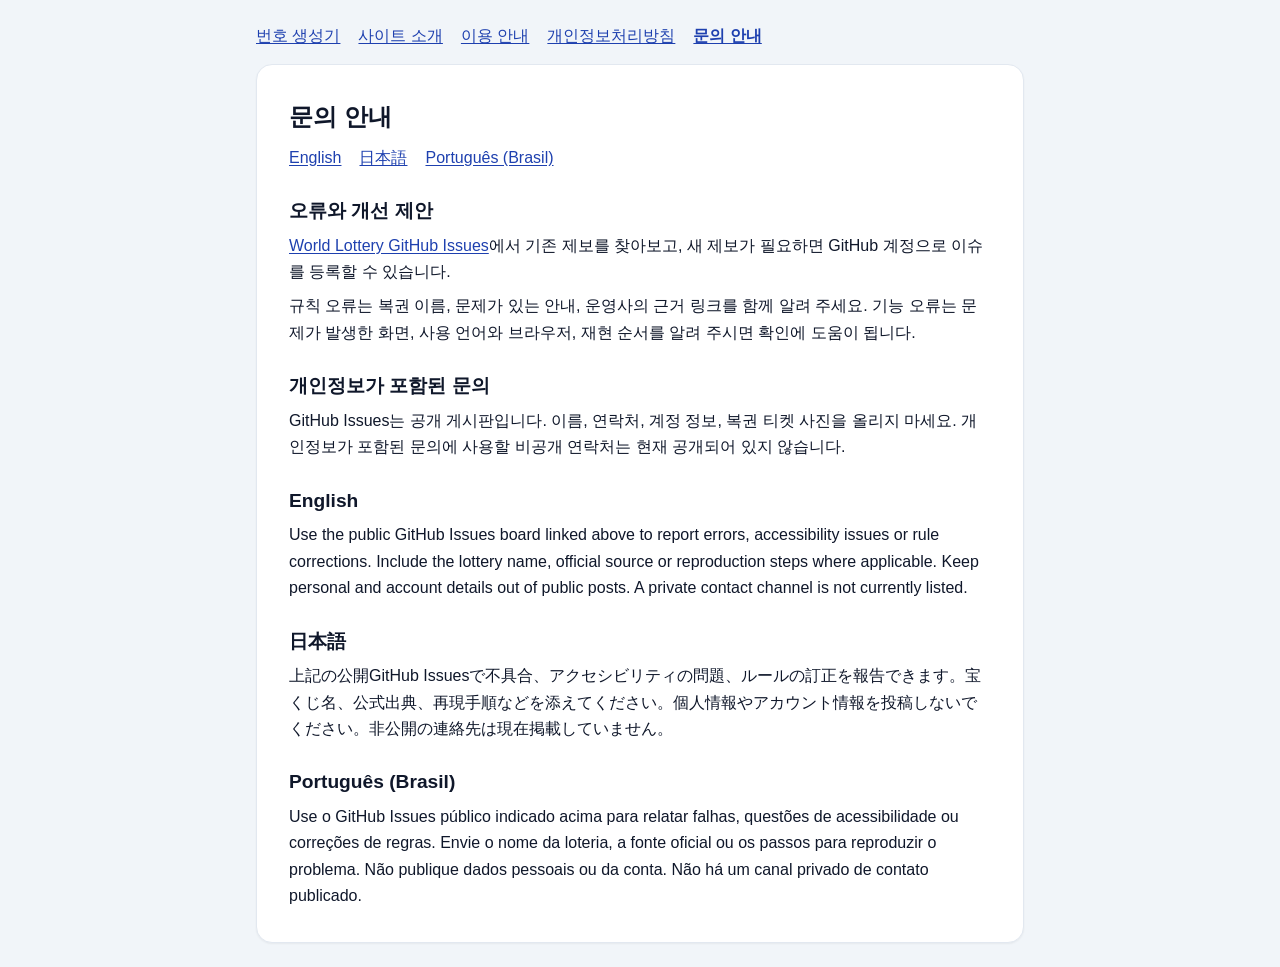
==== contact.html @ 22444770 "Prepare World Lottery for Google AdSense review" ====
<!DOCTYPE html>
<html lang="ko">
<head>
  <meta charset="UTF-8">
  <meta name="viewport" content="width=device-width, initial-scale=1.0">
  <title>문의 안내 | World Lottery</title>
  <meta name="description" content="World Lottery의 오류, 규칙 출처 수정과 접근성 문제를 공개 GitHub Issues에서 제보하는 방법입니다.">
  <link rel="canonical" href="https://world-lottery.pages.dev/contact">
  <link rel="stylesheet" href="style.css">
</head>
<body>
  <main class="information-page">
    <nav class="information-nav" aria-label="사이트 안내">
      <a href="index.html">번호 생성기</a>
      <a href="about.html">사이트 소개</a>
      <a href="guide.html">이용 안내</a>
      <a href="privacy.html">개인정보처리방침</a>
      <a href="contact.html" aria-current="page">문의 안내</a>
    </nav>
    <article class="card information-content">
      <h1>문의 안내</h1>
      <nav class="information-nav" aria-label="다른 언어 요약">
        <a href="#en" lang="en">English</a>
        <a href="#ja" lang="ja">日本語</a>
        <a href="#pt-BR" lang="pt-BR">Português (Brasil)</a>
      </nav>
      <h2>오류와 개선 제안</h2>
      <p><a href="https://github.com/hongkak-torylabsco/world_lottery/issues">World Lottery GitHub Issues</a>에서 기존 제보를 찾아보고, 새 제보가 필요하면 GitHub 계정으로 이슈를 등록할 수 있습니다.</p>
      <p>규칙 오류는 복권 이름, 문제가 있는 안내, 운영사의 근거 링크를 함께 알려 주세요. 기능 오류는 문제가 발생한 화면, 사용 언어와 브라우저, 재현 순서를 알려 주시면 확인에 도움이 됩니다.</p>
      <h2>개인정보가 포함된 문의</h2>
      <p>GitHub Issues는 공개 게시판입니다. 이름, 연락처, 계정 정보, 복권 티켓 사진을 올리지 마세요. 개인정보가 포함된 문의에 사용할 비공개 연락처는 현재 공개되어 있지 않습니다.</p>
      <section id="en" lang="en">
        <h2>English</h2>
        <p>Use the public GitHub Issues board linked above to report errors, accessibility issues or rule corrections. Include the lottery name, official source or reproduction steps where applicable. Keep personal and account details out of public posts. A private contact channel is not currently listed.</p>
      </section>
      <section id="ja" lang="ja">
        <h2>日本語</h2>
        <p>上記の公開GitHub Issuesで不具合、アクセシビリティの問題、ルールの訂正を報告できます。宝くじ名、公式出典、再現手順などを添えてください。個人情報やアカウント情報を投稿しないでください。非公開の連絡先は現在掲載していません。</p>
      </section>
      <section id="pt-BR" lang="pt-BR">
        <h2>Português (Brasil)</h2>
        <p>Use o GitHub Issues público indicado acima para relatar falhas, questões de acessibilidade ou correções de regras. Envie o nome da loteria, a fonte oficial ou os passos para reproduzir o problema. Não publique dados pessoais ou da conta. Não há um canal privado de contato publicado.</p>
      </section>
    </article>
  </main>
</body>
</html>
---- style.css ----
/* ==========================================================================
   World Lottery Number Generator - Stylesheet
   Modern, responsive, accessible, authentic lottery ball themes (2026)
   ========================================================================== */

:root {
  --primary: #2563eb;
  --primary-hover: #1d4ed8;
  --primary-active: #1e40af;
  --primary-focus: rgba(37, 99, 235, 0.35);
  
  --bg-gradient: linear-gradient(135deg, #0f172a 0%, #1e293b 50%, #0f172a 100%);
  --surface-bg: #ffffff;
  --surface-card: #ffffff;
  --surface-muted: #f8fafc;
  --surface-hover: #f1f5f9;
  
  --text-main: #0f172a;
  --text-muted: #64748b;
  --text-inverse: #ffffff;
  
  --border-light: #e2e8f0;
  --border-strong: #cbd5e1;
  
  --radius-sm: 6px;
  --radius-md: 10px;
  --radius-lg: 16px;
  --radius-full: 9999px;
  
  --shadow-sm: 0 1px 2px 0 rgba(0, 0, 0, 0.05);
  --shadow-md: 0 4px 6px -1px rgba(0, 0, 0, 0.08), 0 2px 4px -2px rgba(0, 0, 0, 0.05);
  --shadow-lg: 0 10px 15px -3px rgba(0, 0, 0, 0.08), 0 4px 6px -4px rgba(0, 0, 0, 0.05);
  --shadow-xl: 0 20px 25px -5px rgba(0, 0, 0, 0.12), 0 8px 10px -6px rgba(0, 0, 0, 0.08);

  --ball-size: 44px;
  --ball-font-size: 1.05rem;
}

/* CSS Reset & Base */
*, *::before, *::after {
  box-sizing: border-box;
  margin: 0;
  padding: 0;
}

html {
  font-size: 16px;
  line-height: 1.5;
  -webkit-text-size-adjust: 100%;
  font-family: -apple-system, BlinkMacSystemFont, "Segoe UI", Roboto, "Helvetica Neue", Arial, "Noto Sans KR", "Noto Sans JP", sans-serif;
  color: var(--text-main);
  background: #f1f5f9;
}

body {
  min-height: 100vh;
  display: flex;
  flex-direction: column;
}

.sr-only {
  position: absolute;
  width: 1px;
  height: 1px;
  padding: 0;
  margin: -1px;
  overflow: hidden;
  clip: rect(0, 0, 0, 0);
  white-space: nowrap;
  border: 0;
}

/* Layout */
.app-layout {
  min-height: 100vh;
  display: flex;
  flex-direction: column;
}

.app-main {
  flex: 1;
  padding: 24px 16px 40px;
}

.generator-container {
  max-width: 960px;
  margin: 0 auto;
  display: flex;
  flex-direction: column;
  gap: 20px;
}

/* Header (Requirement 3: English title & description) */
.app-header {
  background: var(--bg-gradient);
  color: var(--text-inverse);
  padding: 32px 20px;
  box-shadow: var(--shadow-md);
  border-bottom: 1px solid rgba(255, 255, 255, 0.1);
}

.header-content {
  max-width: 960px;
  margin: 0 auto;
  display: flex;
  flex-wrap: wrap;
  align-items: center;
  justify-content: space-between;
  gap: 16px;
}

.header-brand {
  display: flex;
  align-items: center;
  gap: 16px;
}

.logo-icon {
  width: 52px;
  height: 52px;
  border-radius: var(--radius-md);
  background: linear-gradient(135deg, #3b82f6 0%, #8b5cf6 100%);
  display: flex;
  align-items: center;
  justify-content: center;
  color: #ffffff;
  box-shadow: 0 4px 12px rgba(59, 130, 246, 0.4);
  flex-shrink: 0;
}

.app-title {
  font-size: 1.6rem;
  font-weight: 800;
  letter-spacing: -0.02em;
  color: #ffffff;
  line-height: 1.25;
}

.app-intro {
  font-size: 0.95rem;
  color: #cbd5e1;
  margin-top: 4px;
}

.badge-status {
  display: inline-flex;
  align-items: center;
  gap: 8px;
  padding: 6px 14px;
  border-radius: var(--radius-full);
  background: rgba(255, 255, 255, 0.1);
  border: 1px solid rgba(255, 255, 255, 0.15);
  font-size: 0.82rem;
  font-weight: 600;
  color: #e2e8f0;
  backdrop-filter: blur(8px);
}

.pulse-dot {
  width: 8px;
  height: 8px;
  border-radius: 50%;
  background-color: #10b981;
  box-shadow: 0 0 0 0 rgba(16, 185, 129, 0.7);
  animation: pulseGreen 2s infinite;
}

@keyframes pulseGreen {
  0% {
    transform: scale(0.95);
    box-shadow: 0 0 0 0 rgba(16, 185, 129, 0.7);
  }
  70% {
    transform: scale(1);
    box-shadow: 0 0 0 6px rgba(16, 185, 129, 0);
  }
  100% {
    transform: scale(0.95);
    box-shadow: 0 0 0 0 rgba(16, 185, 129, 0);
  }
}

/* Card Container */
.card {
  background: var(--surface-card);
  border-radius: var(--radius-lg);
  border: 1px solid var(--border-light);
  box-shadow: var(--shadow-sm);
  padding: 24px;
}

/* Config Grid */
.config-grid {
  display: grid;
  grid-template-columns: repeat(auto-fit, minmax(240px, 1fr));
  gap: 18px;
}

.form-group {
  display: flex;
  flex-direction: column;
  gap: 6px;
}

.form-label {
  font-size: 0.88rem;
  font-weight: 700;
  color: var(--text-main);
  letter-spacing: -0.01em;
}

/* Static English Labels (Requirement 3) */
.static-english-label {
  color: #1e293b;
}

.select-wrapper {
  position: relative;
  display: flex;
  align-items: center;
}

.select-wrapper::after {
  content: "";
  position: absolute;
  right: 14px;
  width: 8px;
  height: 8px;
  border-right: 2px solid #64748b;
  border-bottom: 2px solid #64748b;
  transform: rotate(45deg);
  pointer-events: none;
  transition: transform 0.2s ease;
}

.form-select {
  width: 100%;
  padding: 11px 36px 11px 14px;
  font-size: 0.95rem;
  font-weight: 500;
  color: var(--text-main);
  background-color: var(--surface-muted);
  border: 1.5px solid var(--border-light);
  border-radius: var(--radius-md);
  appearance: none;
  cursor: pointer;
  transition: border-color 0.2s ease, background-color 0.2s ease, box-shadow 0.2s ease;
}

.form-select:hover {
  background-color: #ffffff;
  border-color: var(--border-strong);
}

.form-select:focus {
  outline: none;
  background-color: #ffffff;
  border-color: var(--primary);
  box-shadow: 0 0 0 3px var(--primary-focus);
}

/* Action Bar */
.action-bar {
  display: flex;
  flex-wrap: wrap;
  gap: 12px;
  margin-top: 24px;
  padding-top: 20px;
  border-top: 1px solid var(--border-light);
}

.btn {
  display: inline-flex;
  align-items: center;
  justify-content: center;
  gap: 8px;
  padding: 12px 22px;
  font-size: 0.95rem;
  font-weight: 700;
  border-radius: var(--radius-md);
  cursor: pointer;
  border: none;
  transition: all 0.2s cubic-bezier(0.4, 0, 0.2, 1);
  text-decoration: none;
  user-select: none;
}

.btn-icon {
  flex-shrink: 0;
}

.btn-primary {
  background: linear-gradient(135deg, #2563eb 0%, #1d4ed8 100%);
  color: #ffffff;
  box-shadow: 0 4px 10px rgba(37, 99, 235, 0.25);
}

.btn-primary:hover:not(:disabled) {
  background: linear-gradient(135deg, #1d4ed8 0%, #1e40af 100%);
  box-shadow: 0 6px 14px rgba(37, 99, 235, 0.35);
  transform: translateY(-1px);
}

.btn-primary:active:not(:disabled) {
  transform: translateY(0);
  box-shadow: 0 2px 6px rgba(37, 99, 235, 0.25);
}

.btn-secondary {
  background: #ffffff;
  color: #334155;
  border: 1.5px solid var(--border-strong);
}

.btn-secondary:hover:not(:disabled) {
  background: var(--surface-hover);
  border-color: #94a3b8;
  color: #0f172a;
}

.btn-secondary:disabled {
  opacity: 0.45;
  cursor: not-allowed;
  border-color: var(--border-light);
}

.btn-ghost {
  background: transparent;
  color: #64748b;
  border: 1.5px solid transparent;
}

.btn-ghost:hover {
  background: var(--surface-hover);
  color: #0f172a;
}

/* Rule Card */
.rule-card {
  background: #f8fafc;
  border: 1px solid #e2e8f0;
  border-left: 4px solid var(--primary);
  padding: 18px 20px;
}

.rule-icon-title {
  display: flex;
  align-items: center;
  gap: 8px;
  color: #1e40af;
  margin-bottom: 6px;
}

.info-svg {
  flex-shrink: 0;
  color: var(--primary);
}

.rule-heading {
  font-size: 0.95rem;
  font-weight: 700;
  color: #1e3a8a;
}

.rule-text {
  font-size: 0.9rem;
  line-height: 1.55;
  color: #475569;
}

.rule-sources {
  margin-top: 8px;
  color: #475569;
  font-size: 0.85rem;
  line-height: 1.55;
}

.rule-sources a {
  color: #1e40af;
  text-decoration: underline;
  text-underline-offset: 0.15em;
  overflow-wrap: anywhere;
}

/* Results Card */
.results-card {
  min-height: 240px;
}

.results-header {
  display: flex;
  align-items: center;
  justify-content: space-between;
  margin-bottom: 18px;
  padding-bottom: 12px;
  border-bottom: 1px solid var(--border-light);
}

.results-heading {
  font-size: 1.25rem;
  font-weight: 800;
  letter-spacing: -0.01em;
  color: var(--text-main);
}

/* Empty State */
.empty-state {
  text-align: center;
  padding: 48px 24px;
  color: #64748b;
  font-size: 0.95rem;
  background-color: var(--surface-muted);
  border-radius: var(--radius-md);
  border: 2px dashed #cbd5e1;
}

/* Results Container & Line Rows */
.results-container {
  display: flex;
  flex-direction: column;
  gap: 14px;
}

.result-row {
  display: flex;
  flex-direction: column;
  gap: 12px;
  padding: 16px 18px;
  background-color: #ffffff;
  border: 1.5px solid #e2e8f0;
  border-radius: var(--radius-md);
  box-shadow: var(--shadow-sm);
  transition: transform 0.2s ease, box-shadow 0.2s ease, border-color 0.2s ease;
  animation: slideInRow 0.35s ease backwards;
}

.result-row:hover {
  border-color: #cbd5e1;
  box-shadow: var(--shadow-md);
}

@keyframes slideInRow {
  0% {
    opacity: 0;
    transform: translateY(12px);
  }
  100% {
    opacity: 1;
    transform: translateY(0);
  }
}

.result-row-header {
  display: flex;
  align-items: center;
  justify-content: space-between;
}

.result-line-title {
  font-size: 0.88rem;
  font-weight: 700;
  color: #475569;
  background-color: #f1f5f9;
  padding: 3px 10px;
  border-radius: var(--radius-full);
}

.btn-copy-line {
  display: inline-flex;
  align-items: center;
  gap: 6px;
  padding: 4px 10px;
  font-size: 0.8rem;
  font-weight: 600;
  color: #475569;
  background-color: #f8fafc;
  border: 1px solid var(--border-light);
  border-radius: var(--radius-sm);
  cursor: pointer;
  transition: all 0.2s ease;
}

.btn-copy-line:hover {
  background-color: var(--surface-hover);
  color: #0f172a;
  border-color: #cbd5e1;
}

.btn-copy-line.copied {
  background-color: #ecfdf5;
  color: #059669;
  border-color: #a7f3d0;
}

.btn-copy-line .icon-svg {
  flex-shrink: 0;
}

/* Balls Container */
.balls-wrapper {
  display: flex;
  flex-wrap: wrap;
  align-items: center;
  gap: 10px;
}

.balls-group {
  display: inline-flex;
  flex-wrap: wrap;
  align-items: center;
  gap: 8px;
}

.bonus-balls {
  position: relative;
  display: inline-flex;
  align-items: center;
  gap: 8px;
  padding: 4px 8px;
  border-radius: var(--radius-md);
  background-color: rgba(241, 245, 249, 0.7);
  border: 1px dashed #cbd5e1;
}

.bonus-divider {
  font-size: 1.3rem;
  font-weight: 800;
  color: #94a3b8;
  margin: 0 4px;
  user-select: none;
}

.bonus-badge {
  font-size: 0.72rem;
  font-weight: 700;
  text-transform: uppercase;
  color: #64748b;
  letter-spacing: 0.04em;
  margin-right: 4px;
}

/* ==========================================================================
   Lottery Ball 3D Styling & Theme Color Definitions
   ========================================================================== */

.lotto-ball {
  width: var(--ball-size);
  height: var(--ball-size);
  border-radius: 50%;
  display: inline-flex;
  align-items: center;
  justify-content: center;
  font-size: var(--ball-font-size);
  font-weight: 800;
  font-variant-numeric: tabular-nums;
  user-select: none;
  position: relative;
  flex-shrink: 0;
  box-shadow: 0 4px 6px -1px rgba(0, 0, 0, 0.22),
              inset 0 -3px 5px rgba(0, 0, 0, 0.3),
              inset 0 2px 4px rgba(255, 255, 255, 0.5);
  transition: transform 0.2s cubic-bezier(0.34, 1.56, 0.64, 1);
}

.lotto-ball:hover {
  transform: translateY(-2px) scale(1.06);
}

.ball-animate {
  animation: ballPop 0.4s cubic-bezier(0.34, 1.56, 0.64, 1) backwards;
}

@keyframes ballPop {
  0% {
    opacity: 0;
    transform: scale(0.3) rotate(-15deg);
  }
  75% {
    transform: scale(1.15) rotate(4deg);
  }
  100% {
    opacity: 1;
    transform: scale(1) rotate(0);
  }
}

/* Korea Lotto 6/45: Official 5-color range bands */
.ball-kr-1 {
  background: radial-gradient(circle at 35% 30%, #fef08a 0%, #facc15 45%, #ca8a04 100%);
  color: #451a03;
  text-shadow: 0 1px 0 rgba(255, 255, 255, 0.4);
}

.ball-kr-11 {
  background: radial-gradient(circle at 35% 30%, #93c5fd 0%, #3b82f6 50%, #1d4ed8 100%);
  color: #ffffff;
  text-shadow: 0 1px 2px rgba(0, 0, 0, 0.4);
}

.ball-kr-21 {
  background: radial-gradient(circle at 35% 30%, #fca5a5 0%, #ef4444 50%, #b91c1c 100%);
  color: #ffffff;
  text-shadow: 0 1px 2px rgba(0, 0, 0, 0.4);
}

.ball-kr-31 {
  background: radial-gradient(circle at 35% 30%, #cbd5e1 0%, #64748b 50%, #334155 100%);
  color: #ffffff;
  text-shadow: 0 1px 2px rgba(0, 0, 0, 0.4);
}

.ball-kr-41 {
  background: radial-gradient(circle at 35% 30%, #86efac 0%, #22c55e 50%, #15803d 100%);
  color: #ffffff;
  text-shadow: 0 1px 2px rgba(0, 0, 0, 0.4);
}

/* US Powerball / Mega Millions / EuroJackpot: Pearlescent White Balls */
.ball-standard-white {
  background: radial-gradient(circle at 35% 30%, #ffffff 0%, #f1f5f9 60%, #cbd5e1 100%);
  color: #0f172a;
  border: 1px solid #cbd5e1;
  text-shadow: 0 1px 0 rgba(255, 255, 255, 0.8);
}

/* US Powerball: Red Powerball */
.ball-powerball {
  background: radial-gradient(circle at 35% 30%, #f87171 0%, #dc2626 50%, #991b1b 100%);
  color: #ffffff;
  text-shadow: 0 1px 2px rgba(0, 0, 0, 0.5);
  box-shadow: 0 4px 10px rgba(220, 38, 38, 0.4), inset 0 -3px 5px rgba(0, 0, 0, 0.3), inset 0 2px 4px rgba(255, 255, 255, 0.5);
}

/* US Mega Millions: Gold Mega Ball */
.ball-megaball {
  background: radial-gradient(circle at 35% 30%, #fde68a 0%, #f59e0b 50%, #b45309 100%);
  color: #451a03;
  text-shadow: 0 1px 0 rgba(255, 255, 255, 0.5);
  box-shadow: 0 4px 10px rgba(245, 158, 11, 0.4), inset 0 -3px 5px rgba(0, 0, 0, 0.3), inset 0 2px 4px rgba(255, 255, 255, 0.5);
}

/* EuroMillions: Royal Blue main ball & Gold Star */
.ball-eu-blue {
  background: radial-gradient(circle at 35% 30%, #60a5fa 0%, #1d4ed8 50%, #1e3a8a 100%);
  color: #ffffff;
  text-shadow: 0 1px 2px rgba(0, 0, 0, 0.4);
}

.ball-star {
  background: radial-gradient(circle at 35% 30%, #fef08a 0%, #eab308 50%, #a16207 100%);
  color: #451a03;
  text-shadow: 0 1px 0 rgba(255, 255, 255, 0.5);
  border: 2px solid #fde047;
  box-shadow: 0 4px 10px rgba(234, 179, 8, 0.4), inset 0 -3px 5px rgba(0, 0, 0, 0.3), inset 0 2px 4px rgba(255, 255, 255, 0.6);
}

/* EuroJackpot: Euro Numbers Gold */
.ball-euro-gold {
  background: radial-gradient(circle at 35% 30%, #fed7aa 0%, #f97316 50%, #c2410c 100%);
  color: #ffffff;
  text-shadow: 0 1px 2px rgba(0, 0, 0, 0.4);
}

/* UK Lotto */
.ball-uk-lotto {
  background: radial-gradient(circle at 35% 30%, #93c5fd 0%, #2563eb 50%, #1e40af 100%);
  color: #ffffff;
  text-shadow: 0 1px 2px rgba(0, 0, 0, 0.4);
}

/* Japan LOTO 6 & LOTO 7 */
.ball-jp-main {
  background: radial-gradient(circle at 35% 30%, #fdba74 0%, #ea580c 50%, #9a3412 100%);
  color: #ffffff;
  text-shadow: 0 1px 2px rgba(0, 0, 0, 0.4);
}

.ball-jp-bonus {
  background: radial-gradient(circle at 35% 30%, #f472b6 0%, #db2777 50%, #9d174d 100%);
  color: #ffffff;
  text-shadow: 0 1px 2px rgba(0, 0, 0, 0.4);
}

/* Canada Lotto 6/49 */
.ball-ca-main {
  background: radial-gradient(circle at 35% 30%, #93c5fd 0%, #2563eb 50%, #1d4ed8 100%);
  color: #ffffff;
  text-shadow: 0 1px 2px rgba(0, 0, 0, 0.4);
}

.ball-ca-bonus {
  background: radial-gradient(circle at 35% 30%, #fde047 0%, #ca8a04 50%, #854d0e 100%);
  color: #ffffff;
  text-shadow: 0 1px 2px rgba(0, 0, 0, 0.4);
}

/* Australia Oz Lotto */
.ball-oz-main {
  background: radial-gradient(circle at 35% 30%, #fef08a 0%, #eab308 50%, #a16207 100%);
  color: #451a03;
  text-shadow: 0 1px 0 rgba(255, 255, 255, 0.5);
}

.ball-oz-supp {
  background: radial-gradient(circle at 35% 30%, #5eead4 0%, #0d9488 50%, #115e59 100%);
  color: #ffffff;
  text-shadow: 0 1px 2px rgba(0, 0, 0, 0.4);
}

/* Australia Powerball */
.ball-au-main {
  background: radial-gradient(circle at 35% 30%, #ffffff 0%, #f1f5f9 60%, #cbd5e1 100%);
  color: #0f172a;
  border: 1px solid #cbd5e1;
}

.ball-au-power {
  background: radial-gradient(circle at 35% 30%, #f87171 0%, #dc2626 50%, #7f1d1d 100%);
  color: #ffffff;
  text-shadow: 0 1px 2px rgba(0, 0, 0, 0.5);
}

/* Brazil Mega-Sena: Signature Emerald Green */
.ball-megasena {
  background: radial-gradient(circle at 35% 30%, #6ee7b7 0%, #059669 50%, #064e3b 100%);
  color: #ffffff;
  text-shadow: 0 1px 2px rgba(0, 0, 0, 0.4);
  box-shadow: 0 4px 10px rgba(5, 150, 105, 0.3), inset 0 -3px 5px rgba(0, 0, 0, 0.3), inset 0 2px 4px rgba(255, 255, 255, 0.5);
}

/* Singapore TOTO */
.ball-sg-main {
  background: radial-gradient(circle at 35% 30%, #7dd3fc 0%, #0284c7 50%, #075985 100%);
  color: #ffffff;
  text-shadow: 0 1px 2px rgba(0, 0, 0, 0.4);
}

.ball-sg-bonus {
  background: radial-gradient(circle at 35% 30%, #fca5a5 0%, #e11d48 50%, #9f1239 100%);
  color: #ffffff;
  text-shadow: 0 1px 2px rgba(0, 0, 0, 0.4);
}

/* South Africa PowerBall */
.ball-za-main {
  background: radial-gradient(circle at 35% 30%, #5eead4 0%, #0d9488 50%, #134e4a 100%);
  color: #ffffff;
  text-shadow: 0 1px 2px rgba(0, 0, 0, 0.4);
}

.ball-za-power {
  background: radial-gradient(circle at 35% 30%, #f87171 0%, #ef4444 50%, #991b1b 100%);
  color: #ffffff;
  text-shadow: 0 1px 2px rgba(0, 0, 0, 0.5);
}

/* Fallback generic balls */
.ball-standard {
  background: radial-gradient(circle at 35% 30%, #ffffff 0%, #e2e8f0 70%, #94a3b8 100%);
  color: #0f172a;
}

.ball-bonus {
  background: radial-gradient(circle at 35% 30%, #fca5a5 0%, #ef4444 60%, #b91c1c 100%);
  color: #ffffff;
}

/* ==========================================================================
   Toast Notification
   ========================================================================== */

.toast {
  position: fixed;
  bottom: 24px;
  left: 50%;
  transform: translateX(-50%) translateY(40px);
  background-color: rgba(15, 23, 42, 0.94);
  color: #ffffff;
  padding: 12px 24px;
  border-radius: var(--radius-full);
  font-size: 0.92rem;
  font-weight: 600;
  box-shadow: var(--shadow-xl);
  pointer-events: none;
  opacity: 0;
  transition: opacity 0.25s cubic-bezier(0.16, 1, 0.3, 1), transform 0.25s cubic-bezier(0.16, 1, 0.3, 1);
  z-index: 1000;
  backdrop-filter: blur(8px);
  border: 1px solid rgba(255, 255, 255, 0.15);
  max-width: 90vw;
  text-align: center;
}

.toast.visible {
  opacity: 1;
  transform: translateX(-50%) translateY(0);
}

/* ==========================================================================
   Footer
   ========================================================================== */

.app-footer {
  background: #ffffff;
  border-top: 1px solid var(--border-light);
  padding: 24px 20px;
  margin-top: auto;
}

.footer-content {
  max-width: 960px;
  margin: 0 auto;
  text-align: center;
  display: flex;
  flex-direction: column;
  gap: 8px;
}

.footer-note {
  font-size: 0.88rem;
  color: #475569;
}

.footer-disclaimer {
  font-size: 0.8rem;
  color: #475569;
  line-height: 1.5;
}

.information-nav {
  display: flex;
  flex-wrap: wrap;
  gap: 8px 18px;
}

.footer-nav {
  justify-content: center;
  margin-bottom: 4px;
}

.information-nav a,
.information-content a {
  color: #1e40af;
  text-decoration: underline;
  text-underline-offset: 0.15em;
  overflow-wrap: anywhere;
}

.information-nav a[aria-current="page"] {
  font-weight: 700;
}

.information-page {
  width: 100%;
  max-width: 800px;
  margin: 0 auto;
  padding: 24px 16px;
}

.information-content {
  margin-top: 16px;
  padding: clamp(16px, 5vw, 32px);
  line-height: 1.65;
}

.information-content h2 {
  margin: 24px 0 6px;
  font-size: 1.2rem;
}

.information-content p + p,
.information-content nav,
.information-content dt + dd + dt {
  margin-top: 8px;
}

.information-content dt {
  font-weight: 700;
}

/* ==========================================================================
   Responsive Adaptations
   ========================================================================== */

@media (prefers-reduced-motion: reduce) {
  .pulse-dot,
  .result-row,
  .ball-animate {
    animation: none;
  }

  .select-wrapper::after,
  .form-select,
  .btn,
  .result-row,
  .btn-copy-line,
  .lotto-ball,
  .toast {
    transition: none;
  }

  .btn-primary:hover:not(:disabled),
  .lotto-ball:hover {
    transform: none;
  }
}

@media (max-width: 640px) {
  :root {
    --ball-size: 38px;
    --ball-font-size: 0.92rem;
  }

  .app-main {
    padding: 16px 12px 32px;
  }

  .card {
    padding: 18px 14px;
  }

  .app-title {
    font-size: 1.35rem;
  }

  .app-intro {
    font-size: 0.85rem;
  }

  .action-bar {
    flex-direction: column;
  }

  .action-bar .btn {
    width: 100%;
  }

  .balls-wrapper {
    gap: 6px;
  }

  .balls-group {
    gap: 6px;
  }

  .bonus-balls {
    padding: 2px 4px;
    gap: 6px;
  }

  .bonus-badge {
    font-size: 0.65rem;
  }
}
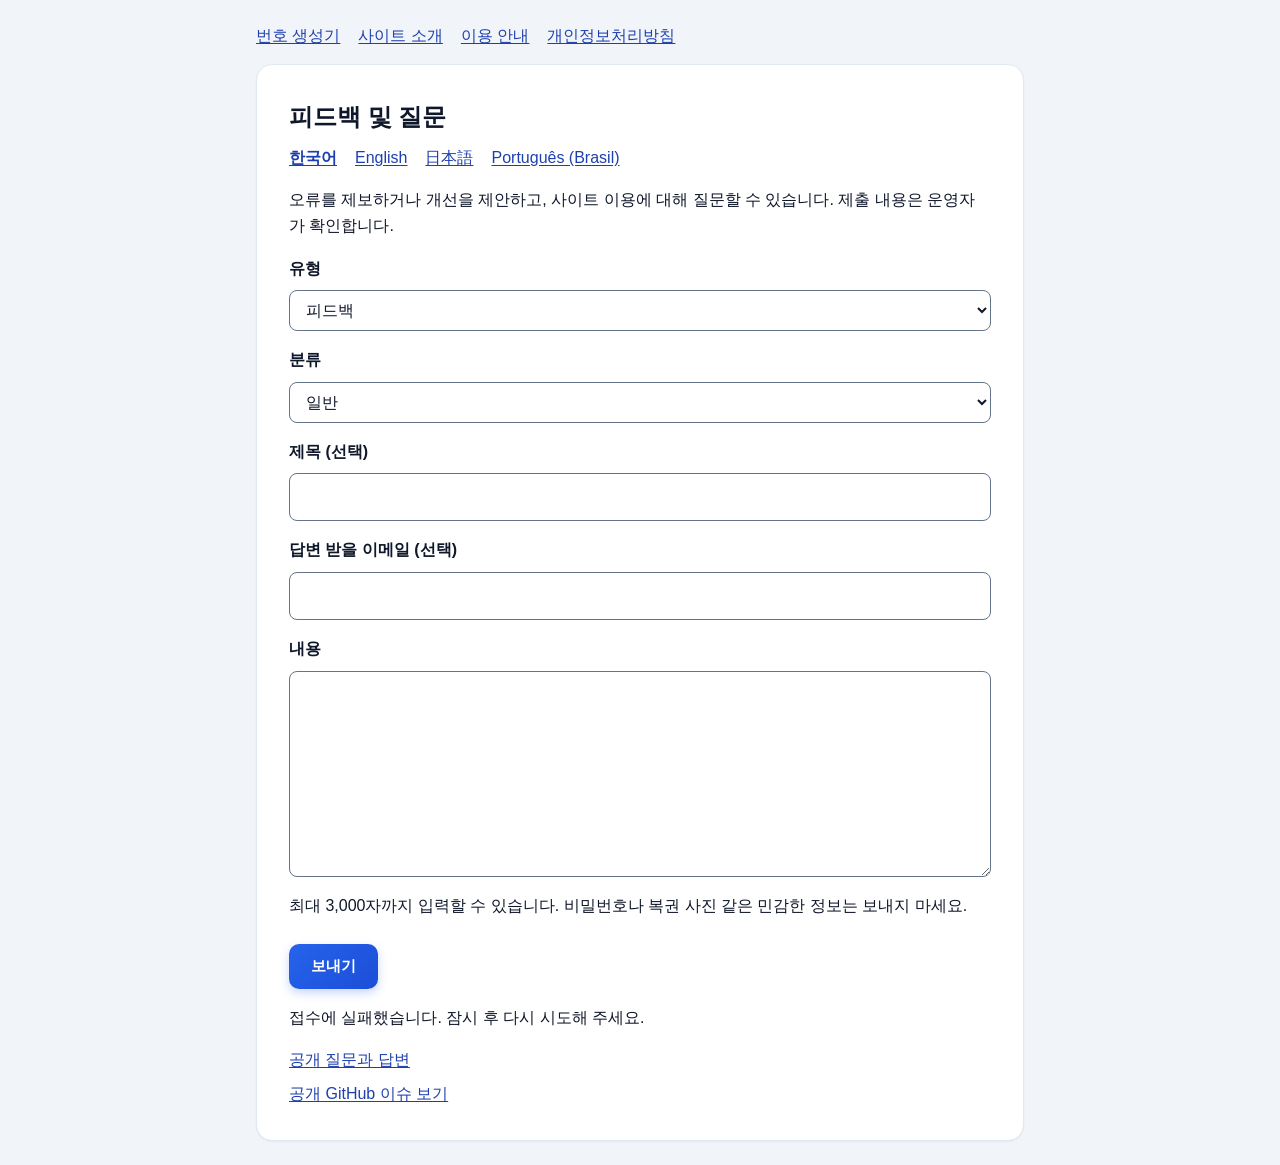
==== commit c0f203a2: "Complete World Lottery v1.8.0 feedback and Q&A local validation" ====
--- a/contact.html
+++ b/contact.html
@@ -3,44 +3,59 @@
 <head>
   <meta charset="UTF-8">
   <meta name="viewport" content="width=device-width, initial-scale=1.0">
-  <title>문의 안내 | World Lottery</title>
-  <meta name="description" content="World Lottery의 오류, 규칙 출처 수정과 접근성 문제를 공개 GitHub Issues에서 제보하는 방법입니다.">
+  <title>피드백 및 질문 | World Lottery</title>
+  <meta name="description" content="World Lottery에 오류를 제보하거나 개선을 제안하고 이용 방법을 문의할 수 있습니다.">
   <link rel="canonical" href="https://world-lottery.pages.dev/contact">
   <link rel="stylesheet" href="style.css">
+  <script src="contact.js" defer></script>
 </head>
 <body>
   <main class="information-page">
-    <nav class="information-nav" aria-label="사이트 안내">
-      <a href="index.html">번호 생성기</a>
-      <a href="about.html">사이트 소개</a>
-      <a href="guide.html">이용 안내</a>
-      <a href="privacy.html">개인정보처리방침</a>
-      <a href="contact.html" aria-current="page">문의 안내</a>
+    <nav class="information-nav" aria-label="World Lottery">
+      <a href="index.html" id="home-link">번호 생성기</a>
+      <a href="about.html" id="about-link">사이트 소개</a>
+      <a href="guide.html" id="guide-link">이용 안내</a>
+      <a href="privacy.html" id="privacy-link">개인정보처리방침</a>
     </nav>
     <article class="card information-content">
-      <h1>문의 안내</h1>
-      <nav class="information-nav" aria-label="다른 언어 요약">
-        <a href="#en" lang="en">English</a>
-        <a href="#ja" lang="ja">日本語</a>
-        <a href="#pt-BR" lang="pt-BR">Português (Brasil)</a>
+      <h1 id="contact-title">피드백 및 질문</h1>
+      <nav class="information-nav" aria-label="Language">
+        <a href="?lang=ko#ko" lang="ko" aria-current="true">한국어</a>
+        <a href="?lang=en#en" lang="en">English</a>
+        <a href="?lang=ja#ja" lang="ja">日本語</a>
+        <a href="?lang=pt-BR#pt-BR" lang="pt-BR">Português (Brasil)</a>
       </nav>
-      <h2>오류와 개선 제안</h2>
-      <p><a href="https://github.com/hongkak-torylabsco/world_lottery/issues">World Lottery GitHub Issues</a>에서 기존 제보를 찾아보고, 새 제보가 필요하면 GitHub 계정으로 이슈를 등록할 수 있습니다.</p>
-      <p>규칙 오류는 복권 이름, 문제가 있는 안내, 운영사의 근거 링크를 함께 알려 주세요. 기능 오류는 문제가 발생한 화면, 사용 언어와 브라우저, 재현 순서를 알려 주시면 확인에 도움이 됩니다.</p>
-      <h2>개인정보가 포함된 문의</h2>
-      <p>GitHub Issues는 공개 게시판입니다. 이름, 연락처, 계정 정보, 복권 티켓 사진을 올리지 마세요. 개인정보가 포함된 문의에 사용할 비공개 연락처는 현재 공개되어 있지 않습니다.</p>
-      <section id="en" lang="en">
-        <h2>English</h2>
-        <p>Use the public GitHub Issues board linked above to report errors, accessibility issues or rule corrections. Include the lottery name, official source or reproduction steps where applicable. Keep personal and account details out of public posts. A private contact channel is not currently listed.</p>
-      </section>
-      <section id="ja" lang="ja">
-        <h2>日本語</h2>
-        <p>上記の公開GitHub Issuesで不具合、アクセシビリティの問題、ルールの訂正を報告できます。宝くじ名、公式出典、再現手順などを添えてください。個人情報やアカウント情報を投稿しないでください。非公開の連絡先は現在掲載していません。</p>
-      </section>
-      <section id="pt-BR" lang="pt-BR">
-        <h2>Português (Brasil)</h2>
-        <p>Use o GitHub Issues público indicado acima para relatar falhas, questões de acessibilidade ou correções de regras. Envie o nome da loteria, a fonte oficial ou os passos para reproduzir o problema. Não publique dados pessoais ou da conta. Não há um canal privado de contato publicado.</p>
-      </section>
+      <p id="contact-intro">오류를 제보하거나 개선을 제안하고, 사이트 이용에 대해 질문할 수 있습니다. 제출 내용은 운영자가 확인합니다.</p>
+      <form id="contact-form" hidden novalidate>
+        <fieldset id="contact-fields">
+          <label for="contact-type" id="type-label">유형</label>
+          <select id="contact-type" name="type" required>
+            <option value="feedback">피드백</option>
+            <option value="question">질문</option>
+          </select>
+          <label for="contact-category" id="category-label">분류</label>
+          <select id="contact-category" name="category">
+            <option value="general">일반</option>
+            <option value="bug">오류 신고</option>
+            <option value="rules">복권 규칙</option>
+            <option value="other">기타</option>
+          </select>
+          <label for="contact-subject" id="subject-label">제목 (선택)</label>
+          <input id="contact-subject" name="title" maxlength="150">
+          <label for="contact-email" id="email-label">답변 받을 이메일 (선택)</label>
+          <input id="contact-email" name="email" type="email" autocomplete="email" maxlength="254">
+          <label for="contact-message" id="message-label">내용</label>
+          <textarea id="contact-message" name="message" required maxlength="3000" rows="7" aria-describedby="contact-note"></textarea>
+          <p id="contact-note">최대 3,000자까지 입력할 수 있습니다. 비밀번호나 복권 사진 같은 민감한 정보는 보내지 마세요.</p>
+          <div hidden><label>Website <input name="website" tabindex="-1" autocomplete="off"></label></div>
+          <div id="contact-verification"></div>
+          <button type="submit" id="contact-submit" class="btn btn-primary" disabled>보내기</button>
+        </fieldset>
+      </form>
+      <p id="contact-status" role="status" aria-live="polite"></p>
+      <p><a id="public-qa" href="/questions/">공개 질문과 답변</a></p>
+      <p><a id="public-issues" href="https://github.com/hongkak-torylabsco/world_lottery/issues">공개 GitHub 이슈 보기</a></p>
+      <noscript><p>문의 양식을 사용하려면 JavaScript를 켜 주세요. / Enable JavaScript to use the contact form.</p></noscript>
     </article>
   </main>
 </body>
--- a/style.css
+++ b/style.css
@@ -452,8 +452,10 @@
 
 .result-row-header {
   display: flex;
+  flex-wrap: wrap;
   align-items: center;
   justify-content: space-between;
+  gap: 8px;
 }
 
 .result-line-title {
@@ -465,7 +467,8 @@
   border-radius: var(--radius-full);
 }
 
-.btn-copy-line {
+.btn-copy-line,
+.saved-button {
   display: inline-flex;
   align-items: center;
   gap: 6px;
@@ -480,7 +483,8 @@
   transition: all 0.2s ease;
 }
 
-.btn-copy-line:hover {
+.btn-copy-line:hover,
+.saved-button:hover {
   background-color: var(--surface-hover);
   color: #0f172a;
   border-color: #cbd5e1;
@@ -495,6 +499,72 @@
 .btn-copy-line .icon-svg {
   flex-shrink: 0;
 }
+
+.saved-controls,
+.saved-actions {
+  display: flex;
+  flex-wrap: wrap;
+  align-items: center;
+  gap: 8px;
+}
+
+.saved-controls {
+  justify-content: space-between;
+  margin: 12px 0;
+}
+
+.saved-button:disabled {
+  opacity: 0.55;
+  cursor: default;
+}
+
+.saved-list {
+  display: grid;
+  gap: 10px;
+  list-style: none;
+}
+
+.saved-record {
+  display: grid;
+  gap: 5px;
+  padding: 12px;
+  border: 1px solid var(--border-light);
+  border-radius: 8px;
+  overflow-wrap: anywhere;
+  font-size: 0.9rem;
+}
+
+.saved-extra {
+  display: block;
+}
+
+.saved-dates,
+.saved-warning {
+  color: #475569;
+  font-size: 0.82rem;
+}
+
+.saved-warning {
+  margin-bottom: 10px;
+}
+
+.favorite-button {
+  min-width: 36px;
+  min-height: 34px;
+  justify-content: center;
+  font-size: 1.1rem;
+}
+
+.favorite-button[aria-pressed="true"],
+.saved-controls [aria-pressed="true"] {
+  background: #eff6ff;
+  color: #1e40af;
+}
+
+#saved-numbers [hidden] {
+  display: none;
+}
+
 
 /* Balls Container */
 .balls-wrapper {
@@ -878,6 +948,104 @@
   font-weight: 700;
 }
 
+#contact-intro,
+#contact-form,
+#contact-status:not(:empty) {
+  margin: 16px 0;
+}
+
+#contact-fields {
+  display: grid;
+  gap: 8px;
+  min-width: 0;
+  border: 0;
+  padding: 0;
+}
+
+#contact-fields label {
+  font-weight: 600;
+}
+
+#contact-fields select,
+#contact-fields input,
+#contact-fields textarea {
+  width: 100%;
+  padding: 10px 12px;
+  border: 1px solid #64748b;
+  border-radius: 8px;
+  background: #fff;
+  color: #0f172a;
+  font: inherit;
+  margin-bottom: 8px;
+}
+
+#contact-fields textarea {
+  resize: vertical;
+}
+
+#contact-submit {
+  justify-self: start;
+  margin-top: 8px;
+}
+
+#contact-status {
+  overflow-wrap: anywhere;
+}
+
+.information-nav a[aria-current="true"] {
+  font-weight: 700;
+}
+
+.feedback-entry {
+  border-top: 1px solid #cbd5e1;
+  margin-top: 16px;
+  padding-bottom: 12px;
+  overflow-wrap: anywhere;
+}
+
+.feedback-text {
+  white-space: pre-wrap;
+}
+
+.feedback-edit:not([hidden]) {
+  display: grid;
+  gap: 8px;
+  margin-top: 12px;
+}
+
+.feedback-edit textarea {
+  display: block;
+  width: 100%;
+  font: inherit;
+  resize: vertical;
+}
+
+.feedback-edit input[type="search"],
+.feedback-edit select,
+.feedback-entry select,
+.feedback-edit textarea {
+  max-width: 100%;
+  border: 1px solid #64748b;
+  border-radius: 8px;
+  padding: 8px;
+  font: inherit;
+}
+
+.feedback-edit > .btn {
+  justify-self: start;
+  max-width: 100%;
+}
+
+.feedback-entry summary {
+  cursor: pointer;
+  font-weight: 600;
+  padding: 12px 0;
+}
+
+#qa-pagination[hidden] {
+  display: none;
+}
+
 /* ==========================================================================
    Responsive Adaptations
    ========================================================================== */
@@ -894,6 +1062,7 @@
   .btn,
   .result-row,
   .btn-copy-line,
+  .saved-button,
   .lotto-ball,
   .toast {
     transition: none;
@@ -952,3 +1121,75 @@
     font-size: 0.65rem;
   }
 }
+.analysis-card h2 {
+  margin-bottom: 0.75rem;
+}
+
+.analysis-card p,
+.analysis-card h3,
+.analysis-card h4 {
+  margin: 0.65rem 0;
+  overflow-wrap: anywhere;
+}
+
+.analysis-card summary {
+  cursor: pointer;
+  margin-top: 1rem;
+}
+
+.frequency-graph {
+  list-style: none;
+  padding: 0;
+  margin: 0;
+  display: grid;
+  grid-template-columns: repeat(auto-fit, minmax(min(100%, 12rem), 1fr));
+  gap: 0.2rem 1rem;
+}
+
+.frequency-graph li {
+  display: grid;
+  grid-template-columns: 2ch minmax(0, 1fr) 4ch;
+  gap: 0.5rem;
+  align-items: center;
+  font-variant-numeric: tabular-nums;
+}
+
+.frequency-graph meter {
+  width: 100%;
+}
+.korea-mode {
+  border: 0;
+  margin-top: 1rem;
+  min-inline-size: 0;
+  padding: 0;
+}
+
+.korea-mode[hidden] {
+  display: none;
+}
+
+.korea-mode-options {
+  display: flex;
+  flex-wrap: wrap;
+  gap: 0.5rem;
+}
+
+.korea-mode-options label {
+  align-items: center;
+  border: 1px solid var(--border-strong);
+  border-radius: var(--radius-md);
+  cursor: pointer;
+  display: flex;
+  gap: 0.5rem;
+  padding: 0.5rem 0.75rem;
+}
+
+.korea-mode-options label:has(input:checked) {
+  background: var(--surface-hover);
+  border-color: var(--primary);
+}
+
+.korea-mode-options input {
+  accent-color: var(--primary);
+  flex: none;
+}
